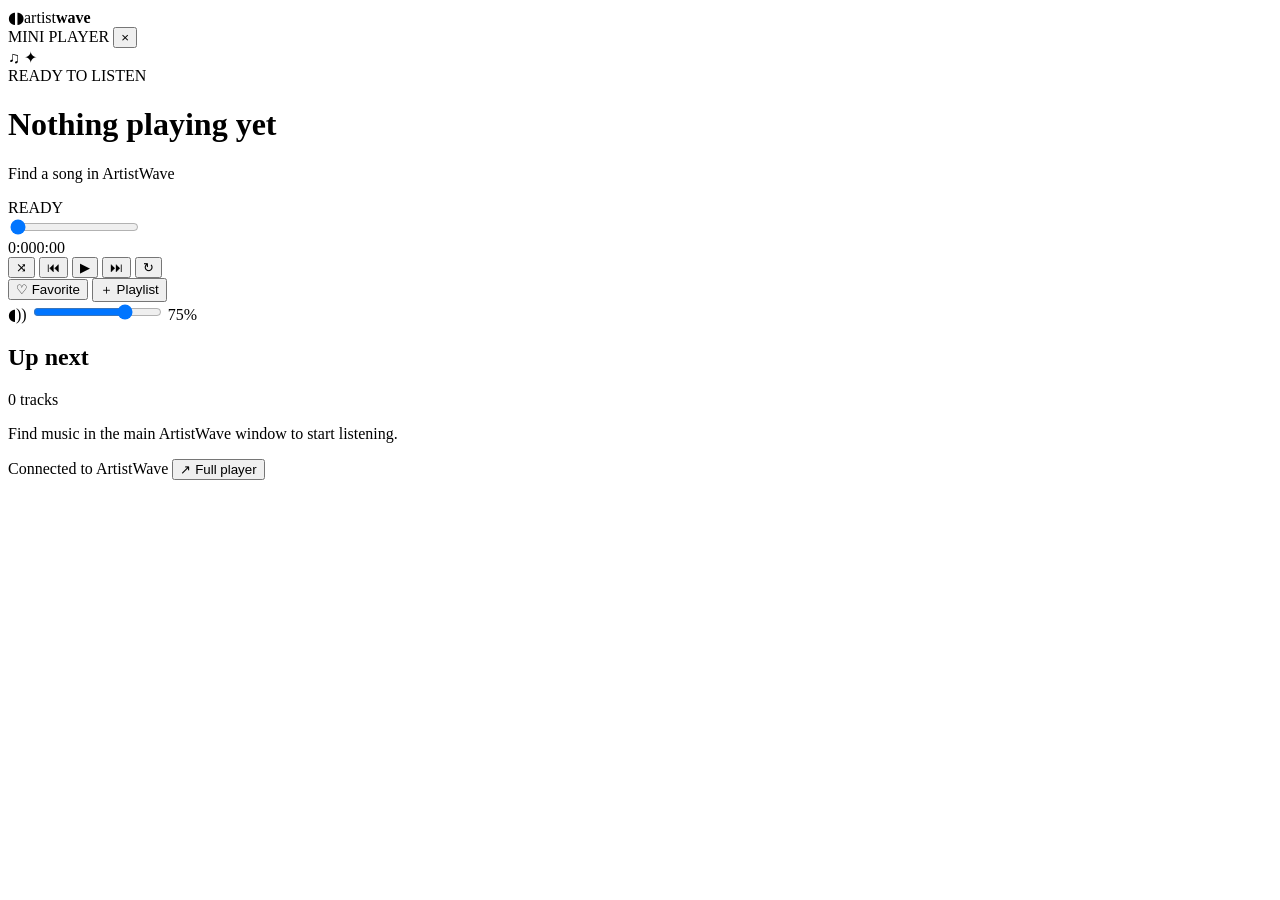
==== mini-player.html @ 2183709b "Add standalone full-height compact player window with artwork, controls and queue" ====
<!doctype html>
<html lang="en">
<head>
  <meta charset="utf-8" />
  <meta name="viewport" content="width=device-width,initial-scale=1" />
  <meta name="theme-color" content="#101d1d" />
  <title>ArtistWave — Mini Player</title>
  <link rel="stylesheet" href="mini-player.css" />
</head>
<body>
  <div class="mini-shell">
    <header class="mini-top">
      <div class="mini-brand"><span class="brand-icon">◖◗</span><span>artist<strong>wave</strong></span></div>
      <span class="mini-label">MINI PLAYER</span>
      <button id="miniClose" class="mini-close" type="button" aria-label="Close mini player">×</button>
    </header>
    <main class="mini-main">
      <div class="mini-cover" id="miniCover">
        <div class="cover-glow"></div>
        <span id="miniArtPlaceholder" class="cover-symbol">♫</span>
        <img id="miniCoverImage" alt="" hidden />
        <span class="cover-shine" aria-hidden="true">✦</span>
      </div>
      <div class="mini-info">
        <div class="mini-kicker"><span class="live-dot"></span><span id="miniPlaybackLabel">READY TO LISTEN</span></div>
        <h1 id="miniTitle">Nothing playing yet</h1>
        <p id="miniArtist">Find a song in ArtistWave</p>
        <span id="miniSource" class="mini-source">READY</span>
      </div>
      <div class="mini-progress">
        <input id="miniSeek" type="range" min="0" max="1000" value="0" aria-label="Seek through track" />
        <div class="mini-time"><span id="miniCurrent">0:00</span><span id="miniDuration">0:00</span></div>
      </div>
      <nav class="mini-controls" aria-label="Music playback">
        <button type="button" id="miniShuffle" title="Shuffle" aria-label="Toggle shuffle">⤨</button>
        <button type="button" id="miniPrevious" aria-label="Previous track">⏮</button>
        <button type="button" id="miniPlay" class="play" aria-label="Play or pause">▶</button>
        <button type="button" id="miniNext" aria-label="Next track">⏭</button>
        <button type="button" id="miniRepeat" title="Repeat" aria-label="Change repeat mode">↻</button>
      </nav>
      <div class="mini-more">
        <button id="miniFavorite" class="mini-pill" type="button" aria-label="Toggle favorite">♡ <span>Favorite</span></button>
        <button id="miniSave" class="mini-pill" type="button" aria-label="Add to a playlist">＋ <span>Playlist</span></button>
      </div>
      <div class="mini-volume">
        <span aria-hidden="true">◖))</span>
        <input id="miniVolume" type="range" min="0" max="100" value="75" aria-label="Volume" />
        <span id="miniVolumeValue">75%</span>
      </div>
      <section class="mini-queue" aria-labelledby="miniQueueHeading">
        <div class="queue-head"><h2 id="miniQueueHeading">Up next</h2><span id="miniQueueCount">0 tracks</span></div>
        <div id="miniQueueList" class="queue-list"><p class="queue-empty">Find music in the main ArtistWave window to start listening.</p></div>
      </section>
    </main>
    <footer class="mini-bottom">
      <span id="miniConnection" role="status" aria-live="polite">Connected to ArtistWave</span>
      <button id="miniOpenMain" type="button">↗ Full player</button>
    </footer>
  </div>
  <script src="mini-player.js" defer></script>
</body>
</html>
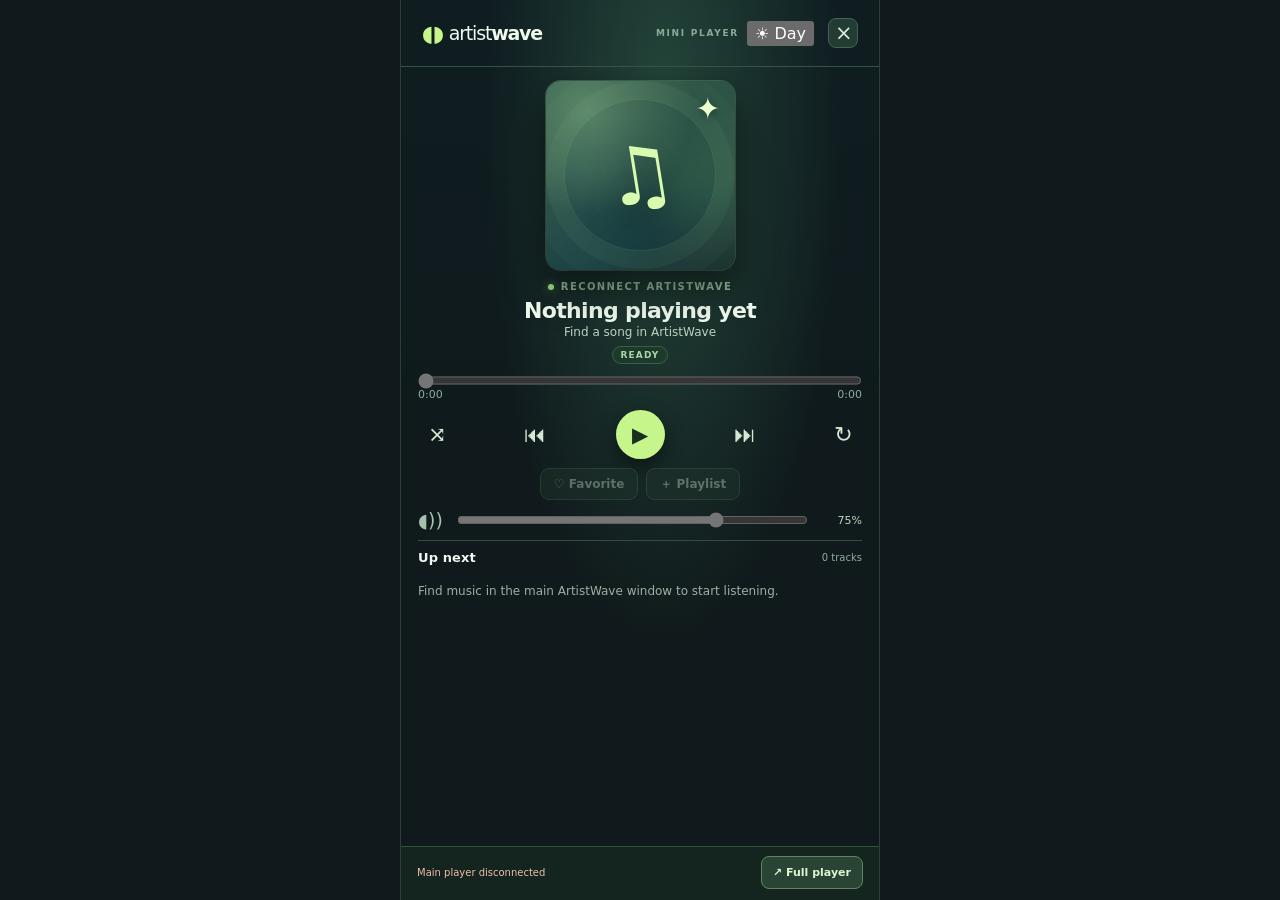
==== commit aefa2cda: "Add synchronized Day and Night theme switch to Mini Player" ====
--- a/mini-player.html
+++ b/mini-player.html
@@ -12,6 +12,7 @@
     <header class="mini-top">
       <div class="mini-brand"><span class="brand-icon">◖◗</span><span>artist<strong>wave</strong></span></div>
       <span class="mini-label">MINI PLAYER</span>
+      <button id="themeToggle" class="theme-toggle" type="button" aria-label="Switch to Day theme" aria-pressed="false">☀ Day</button>
       <button id="miniClose" class="mini-close" type="button" aria-label="Close mini player">×</button>
     </header>
     <main class="mini-main">
@@ -58,5 +59,6 @@
     </footer>
   </div>
   <script src="mini-player.js" defer></script>
+  <script src="theme.js" defer></script>
 </body>
 </html>
--- a/mini-player.css
+++ b/mini-player.css
@@ -0,0 +1,148 @@
+:root{color-scheme:dark;--bg:#10191b;--ink:#eff9ed;--muted:#a4bbb0;--accent:#c5f58b;font-family:Inter,ui-sans-serif,system-ui,-apple-system,"Segoe UI",sans-serif}
+*{box-sizing:border-box}
+body{margin:0;background:var(--bg);color:var(--ink);min-width:280px}
+button,input{font:inherit}
+button{cursor:pointer}
+button:focus-visible,input:focus-visible{outline:2px solid #d9ffa4;outline-offset:3px}
+[hidden]{display:none!important}
+.mini-shell{display:flex;flex-direction:column;min-height:100vh;min-height:100dvh;max-width:480px;margin:0 auto;background:radial-gradient(ellipse at 55% 120px,#24463a 0%,transparent 48%),linear-gradient(#0f1d21,#10191b 65%);border-left:1px solid #294034;border-right:1px solid #294034}
+.mini-top{display:flex;align-items:center;gap:8px;min-height:67px;padding:14px 21px;border-bottom:1px solid #345448}
+.mini-brand{display:flex;align-items:center;gap:6px;font-weight:350;font-size:19px;letter-spacing:-1.2px;white-space:nowrap}
+.mini-brand strong{font-weight:850}
+.brand-icon{font-size:22px;color:var(--accent)}
+.mini-label{font-size:9px;font-weight:850;letter-spacing:1.7px;color:#89ab98;margin-left:auto;white-space:nowrap}
+.mini-close{border:1px solid #436450;border-radius:8px;background:#223b33;color:#d8ebd7;width:30px;height:30px;font-size:21px;line-height:1;margin-left:6px}
+.mini-main{display:flex;flex-direction:column;align-items:stretch;flex:1;min-height:0;padding:24px 22px 10px;gap:0}
+.mini-cover{position:relative;overflow:hidden;aspect-ratio:1/1;width:min(100%,270px);max-height:32dvh;min-height:150px;align-self:center;border-radius:20px;display:grid;place-items:center;margin-bottom:25px;background:radial-gradient(circle at 22% 15%,#578265 0%,transparent 48%),linear-gradient(150deg,#2f5546,#193f42 70%,#12252b);box-shadow:0 17px 38px #0008,0 0 0 1px #7093797a}
+.mini-cover::before{content:'';position:absolute;inset:10%;border:1px solid #b9e5b121;border-radius:50%;box-shadow:0 0 0 18px #c2edaf0b,0 0 0 38px #c2edaf06}
+.cover-glow{position:absolute;inset:-20%;background:conic-gradient(from 0deg,transparent,#b0ed7244,transparent,#88caaf22,transparent);filter:blur(18px);opacity:.55}
+.cover-symbol{font-size:104px;color:#d9fbb0;position:relative;text-shadow:0 14px 35px #0008;transform:rotate(-9deg)}
+.mini-cover img{position:absolute;inset:0;width:100%;height:100%;object-fit:cover}
+.cover-shine{position:absolute;right:14px;top:10px;font-size:30px;color:#ebffce;filter:drop-shadow(0 2px 4px #0006)}
+.mini-info{text-align:center;min-width:0}
+.mini-kicker{display:flex;align-items:center;justify-content:center;gap:7px;color:#95bb9c;font-size:10px;letter-spacing:1.4px;font-weight:850}
+.live-dot{width:6px;height:6px;border-radius:50%;background:#99e786;box-shadow:0 0 8px #99e78688}
+.mini-info h1{font-size:clamp(20px,6vw,27px);letter-spacing:-.65px;line-height:1.24;margin:11px 0 6px;overflow-wrap:anywhere}
+.mini-info p{font-size:13px;color:#bdd2c3;line-height:1.45;margin:0;overflow-wrap:anywhere}
+.mini-source{display:inline-flex;margin:12px 0 0;padding:4px 9px;border:1px solid #3c5d48;border-radius:20px;color:#acd4a9;background:#1b3a2c;font-size:9px;font-weight:800;letter-spacing:1.1px}
+.mini-progress{margin-top:24px}
+input[type=range]{width:100%;cursor:pointer;accent-color:var(--accent)}
+.mini-progress input{display:block;margin:0;height:9px}
+.mini-time{display:flex;justify-content:space-between;color:#8fad9e;font-size:11px;font-variant-numeric:tabular-nums;padding-top:7px}
+.mini-controls{display:flex;align-items:center;justify-content:space-between;gap:4px;padding:19px 0}
+.mini-controls button{color:#d6e8d4;background:transparent;border:0;border-radius:50%;min-width:37px;height:42px;font-size:22px}
+.mini-controls button:hover{background:#28463a}
+.mini-controls button.active{color:var(--accent)}
+.mini-controls .play{background:#c5f58b;color:#18301e;min-width:64px;height:64px;font-size:25px;box-shadow:0 8px 18px #050d0a9a}
+.mini-controls .play:hover{background:#e2ffb8}
+.mini-more{display:flex;gap:8px;justify-content:center}
+.mini-pill{min-height:38px;border-radius:9px;border:1px solid #4b6956;background:#22382e;color:#cae2ce;font-size:12px;font-weight:750;padding:8px 16px}
+.mini-pill:hover{background:#365546}
+.mini-pill.selected{color:#e1ffb7;border-color:#a5cd75}
+.mini-pill:disabled{opacity:.4;cursor:not-allowed}
+.mini-volume{display:flex;align-items:center;gap:12px;margin:20px 0 25px;color:#a3c2ad}
+.mini-volume>span:first-child{font-size:19px;white-space:nowrap}
+.mini-volume input{flex:1;min-width:0}
+#miniVolumeValue{min-width:40px;text-align:right;color:#bdd6c0;font-size:11px}
+.mini-queue{border-top:1px solid #344d41;padding:17px 0 10px;min-height:100px;flex:1;display:flex;flex-direction:column}
+.queue-head{display:flex;align-items:center;justify-content:space-between;gap:12px;margin-bottom:10px}
+.queue-head h2{font-size:13px;letter-spacing:.1px;margin:0;font-weight:800}
+.queue-head>span{font-size:10px;color:#93ac9a}
+.queue-list{overflow-y:auto;min-height:45px;max-height:240px;overscroll-behavior:contain;padding-bottom:5px}
+.queue-song{width:100%;display:grid;grid-template-columns:24px minmax(0,1fr) 18px;align-items:center;gap:9px;text-align:left;border:1px solid transparent;border-radius:8px;background:transparent;color:#dfebdf;padding:9px 8px}
+.queue-song:hover{background:#234034}
+.queue-song.active{background:#28503a;border-color:#54775b}
+.queue-song>span:first-child{font-size:11px;color:#91ad95}
+.queue-song .song-info{display:flex;flex-direction:column;min-width:0;gap:3px}
+.queue-song strong{font-size:12px;line-height:1.3;overflow:hidden;text-overflow:ellipsis;white-space:nowrap}
+.queue-song small{font-size:10px;color:#a7bfac;overflow:hidden;text-overflow:ellipsis;white-space:nowrap}
+.queue-song>span:last-child{font-size:10px;color:#b6ef91}
+.queue-empty{font-size:12px;line-height:1.6;color:#9eafa3;margin:12px 0}
+.mini-bottom{position:sticky;bottom:0;display:flex;align-items:center;gap:10px;justify-content:space-between;padding:13px 20px 16px;background:#14241e;border-top:1px solid #35503e}
+.mini-bottom>span{font-size:10px;color:#a0bb9f}
+.mini-bottom button{color:#dcf6ce;background:#294435;border:1px solid #628362;border-radius:8px;padding:9px 11px;font-size:11px;font-weight:760;white-space:nowrap}
+body.disconnected .mini-bottom>span{color:#f1bfad}
+body.disconnected .mini-playback-only{opacity:.45}
+@media(max-height:750px){.mini-main{padding-top:15px}.mini-cover{max-height:24dvh;min-height:110px;width:min(100%,200px);margin-bottom:15px}.cover-symbol{font-size:70px}.mini-progress{margin-top:16px}.mini-volume{margin:10px 0 16px}.mini-controls{padding:12px 0}.mini-controls .play{height:56px;min-width:56px}}
+@media(prefers-reduced-motion:no-preference){.mini-cover{transition:box-shadow .2s ease}.mini-cover:hover{box-shadow:0 22px 48px #000a,0 0 0 1px #a3d07a}}
+
+
+/* Mini Player viewport fit: keep queue INSIDE the window at any screen height.
+   The header/player controls can shrink; only the track list scrolls. */
+html,body{height:100%;height:100dvh;overflow:hidden}
+.mini-shell{
+  height:100vh;height:100dvh;min-height:0;
+  overflow:hidden;
+  width:100%;
+}
+.mini-top,.mini-bottom{flex-shrink:0}
+.mini-main{
+  flex:1 1 0;
+  min-height:0;
+  overflow:hidden;
+  padding:clamp(9px,1.5dvh,17px) 17px 0;
+}
+.mini-cover{
+  flex:0 1 auto;
+  width:min(100%,clamp(92px,21dvh,190px));
+  height:auto;
+  min-height:0;
+  max-height:clamp(92px,21dvh,190px);
+  margin-bottom:clamp(7px,1.3dvh,13px);
+  border-radius:15px;
+}
+.cover-symbol{font-size:clamp(48px,9dvh,80px)}
+.mini-info{flex-shrink:1;min-height:0}
+.mini-info h1{font-size:clamp(17px,2.5dvh,22px);margin:6px 0 2px;line-height:1.15;max-height:2.3em;overflow:hidden}
+.mini-info p{font-size:12px;line-height:1.25;max-height:2.5em;overflow:hidden}
+.mini-source{margin-top:6px;padding:3px 8px}
+.mini-progress{flex-shrink:0;margin-top:clamp(7px,1.3dvh,13px)}
+.mini-time{padding-top:3px}
+.mini-controls{flex-shrink:0;padding:clamp(5px,1dvh,10px) 0}
+.mini-controls button{height:38px}
+.mini-controls .play{width:49px;min-width:49px;height:49px;font-size:21px}
+.mini-more{flex-shrink:0}
+.mini-pill{min-height:32px;padding:5px 13px}
+.mini-volume{flex-shrink:0;margin:clamp(5px,1dvh,10px) 0}
+.mini-queue{
+  flex:1 1 0;
+  min-height:68px;
+  overflow:hidden;
+  padding:9px 0 0;
+}
+.queue-head{flex-shrink:0;margin-bottom:5px}
+.queue-list{
+  flex:1 1 0;
+  min-height:0;
+  max-height:none;
+  overflow-x:hidden;
+  overflow-y:auto;
+  scrollbar-width:thin;
+  scrollbar-color:#547a5c transparent;
+  padding:0 3px 8px 0;
+}
+.queue-song{min-height:44px;padding:6px 7px}
+.mini-bottom{position:relative;padding:9px 16px 11px}
+@media(max-height:640px){
+  .mini-top{min-height:48px;padding:8px 14px}
+  .mini-main{padding-top:7px}
+  .mini-cover{width:min(100%,clamp(72px,16dvh,115px));max-height:clamp(72px,16dvh,115px);margin-bottom:5px}
+  .mini-info h1{font-size:17px;margin:4px 0 2px}
+  .mini-info p{font-size:11px}
+  .mini-kicker{font-size:9px}
+  .mini-source{margin-top:4px}
+  .mini-progress{margin-top:5px}
+  .mini-controls{padding:3px 0}
+  .mini-controls button{height:32px;font-size:19px}
+  .mini-controls .play{width:42px;min-width:42px;height:42px;font-size:20px}
+  .mini-pill{min-height:28px;padding:4px 10px}
+  .mini-volume{margin:4px 0}
+  .mini-queue{padding-top:6px}
+  .mini-bottom{padding:6px 12px}
+}
+@media(max-height:490px){
+  .mini-cover{display:none}
+  .mini-main{padding-top:6px}
+  .mini-info h1{max-height:1.2em;white-space:nowrap;text-overflow:ellipsis}
+  .mini-queue{min-height:45px}
+}
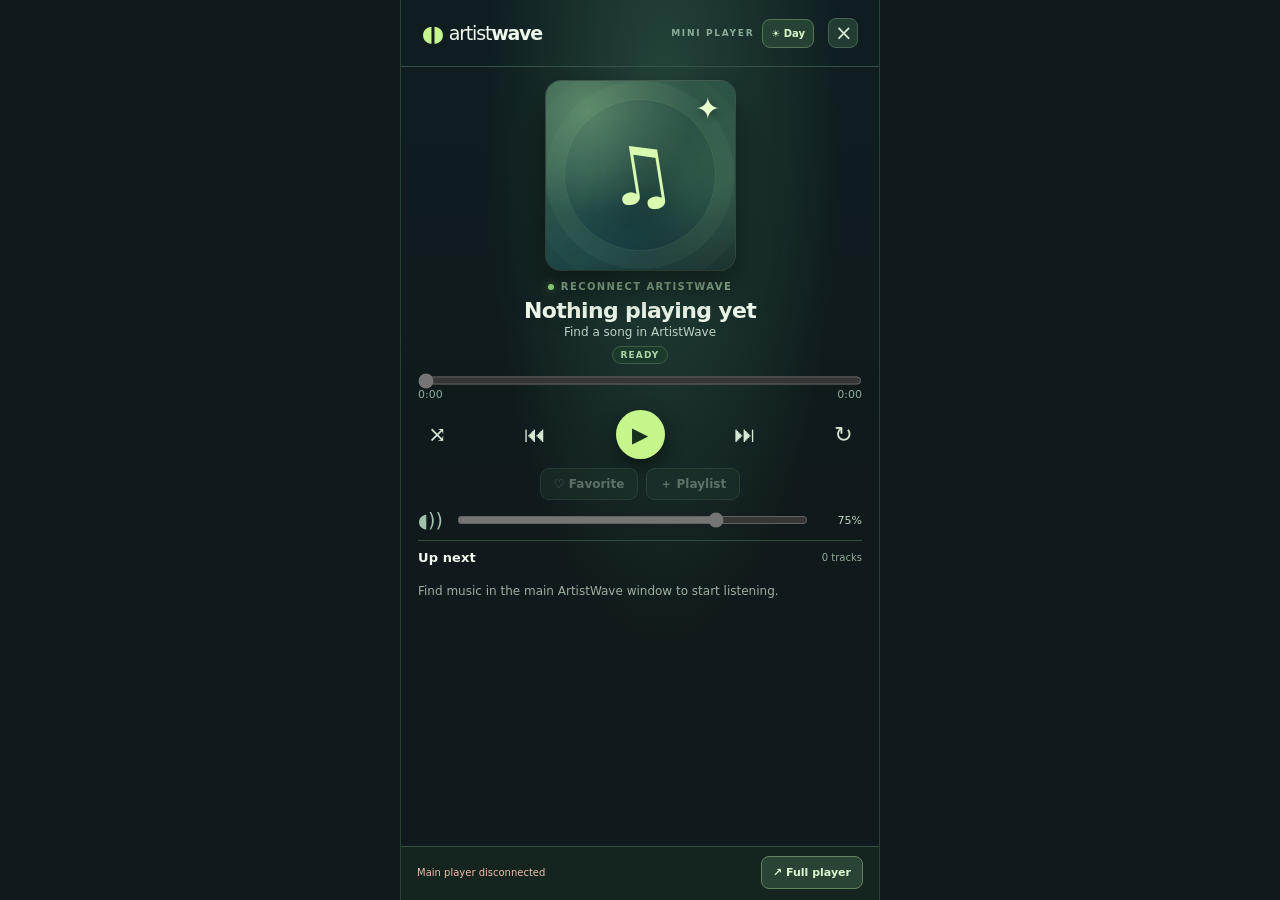
==== commit 668a75ac: "Link installable ArtistWave app identity from Mini Player" ====
--- a/mini-player.html
+++ b/mini-player.html
@@ -6,6 +6,8 @@
   <meta name="theme-color" content="#101d1d" />
   <title>ArtistWave — Mini Player</title>
   <link rel="stylesheet" href="mini-player.css" />
+  <link rel="manifest" href="manifest.webmanifest" />
+  <link rel="icon" type="image/png" sizes="192x192" href="icon-192.png" />
 </head>
 <body>
   <div class="mini-shell">
--- a/mini-player.css
+++ b/mini-player.css
@@ -146,3 +146,53 @@
   .mini-info h1{max-height:1.2em;white-space:nowrap;text-overflow:ellipsis}
   .mini-queue{min-height:45px}
 }
+
+
+/* Day palette for the dedicated 380px player; viewport sizing remains intact. */
+:root[data-theme="day"]{color-scheme:light;--bg:#f5f8f0;--ink:#2a4834;--muted:#63806a;--accent:#387542}
+[data-theme="day"] body{background:#f4f8ef;color:#2a4635}
+[data-theme="day"] .mini-shell{background:radial-gradient(ellipse at 50% 100px,#e0efd9,transparent 55%),linear-gradient(#f9fbf6,#f0f6e9 80%);border-color:#d2dfce}
+[data-theme="day"] .mini-top,[data-theme="day"] .mini-bottom{background:#fffefa;border-color:#cfdccd}
+[data-theme="day"] .mini-brand{color:#32543d}
+[data-theme="day"] .mini-label,[data-theme="day"] .mini-kicker{color:#69846d}
+[data-theme="day"] .mini-close{background:#e9f3e5;color:#3d6346;border-color:#c0d6bf}
+[data-theme="day"] .mini-cover{background:radial-gradient(circle at 22% 15%,#d4e9c2,transparent 52%),linear-gradient(145deg,#a6cda7,#e2f0d8 75%);box-shadow:0 15px 30px #57785429,0 0 0 1px #bfd5b8}
+[data-theme="day"] .mini-cover::before{border-color:#62986b38;box-shadow:0 0 0 18px #719b7012,0 0 0 38px #719b7009}
+[data-theme="day"] .cover-symbol{color:#3b7647;text-shadow:0 8px 18px #aac3a174}
+[data-theme="day"] .cover-shine{color:#4a8452}
+[data-theme="day"] .mini-info h1{color:#2b4734}
+[data-theme="day"] .mini-info p{color:#617c69}
+[data-theme="day"] .mini-source{background:#e2f0da;color:#31613a;border-color:#b6d1af}
+[data-theme="day"] .live-dot{background:#47844a;box-shadow:0 0 6px #529a4b4d}
+[data-theme="day"] .mini-time{color:#6b826f}
+[data-theme="day"] .mini-controls button{color:#426c4b}
+[data-theme="day"] .mini-controls button:hover{background:#e2efde}
+[data-theme="day"] .mini-controls .play{background:#397844;color:#fff;box-shadow:0 8px 18px #43664a32}
+[data-theme="day"] .mini-controls .play:hover{background:#2b6036}
+[data-theme="day"] .mini-pill,[data-theme="day"] .mini-bottom button{background:#e4f0dd;color:#335d3c;border-color:#b3cdb0}
+[data-theme="day"] .mini-pill:hover{background:#d5e8ce}
+[data-theme="day"] .mini-volume{color:#57805b}
+[data-theme="day"] #miniVolumeValue{color:#617d67}
+[data-theme="day"] .mini-queue{border-color:#c8ddc5}
+[data-theme="day"] .queue-head h2{color:#34533b}
+[data-theme="day"] .queue-head>span,[data-theme="day"] .queue-empty{color:#738875}
+[data-theme="day"] .queue-song{color:#38543d}
+[data-theme="day"] .queue-song:hover{background:#e4efde}
+[data-theme="day"] .queue-song.active{background:#dcebd4;border-color:#9dc09a}
+[data-theme="day"] .queue-song small,[data-theme="day"] .queue-song>span:first-child{color:#6a826b}
+[data-theme="day"] .queue-song>span:last-child{color:#427a49}
+[data-theme="day"] .mini-bottom>span{color:#59755e}
+.mini-top .theme-toggle{min-height:29px;padding:6px 8px;white-space:nowrap;font-size:10px;font-weight:800;border:1px solid #547454;border-radius:8px;color:#d9f9c9;background:#244334;cursor:pointer}
+.mini-top .theme-toggle:hover{background:#315b3f}
+[data-theme="day"] .mini-top .theme-toggle{background:#f7f0d5;color:#655822;border-color:#d6c989}
+[data-theme="day"] .mini-top .theme-toggle:hover{background:#fcecb9}
+@media(max-width:360px){.mini-top{gap:5px;padding-left:10px;padding-right:10px}.mini-label{display:none}}
+
+/* Temporary Smart Queue in compact player. */
+.mini-queue-divider{font-size:9px;letter-spacing:1.2px;color:#9cb7a0;font-weight:850;padding:10px 7px 5px}
+.queue-song-smart{grid-template-columns:minmax(0,1fr) auto;gap:5px}
+.mini-queue-actions{display:flex;gap:3px}
+.mini-queue-actions button{min-width:24px;min-height:28px;border-radius:5px;border:1px solid #53785b;background:#294735;color:#ddf3ce;font-size:11px}
+.mini-queue-actions button:hover{background:#3c6147}
+[data-theme="day"] .mini-queue-divider{color:#6b816d}
+[data-theme="day"] .mini-queue-actions button{background:#e5f2dc;color:#305d3a;border-color:#bed2b6}
